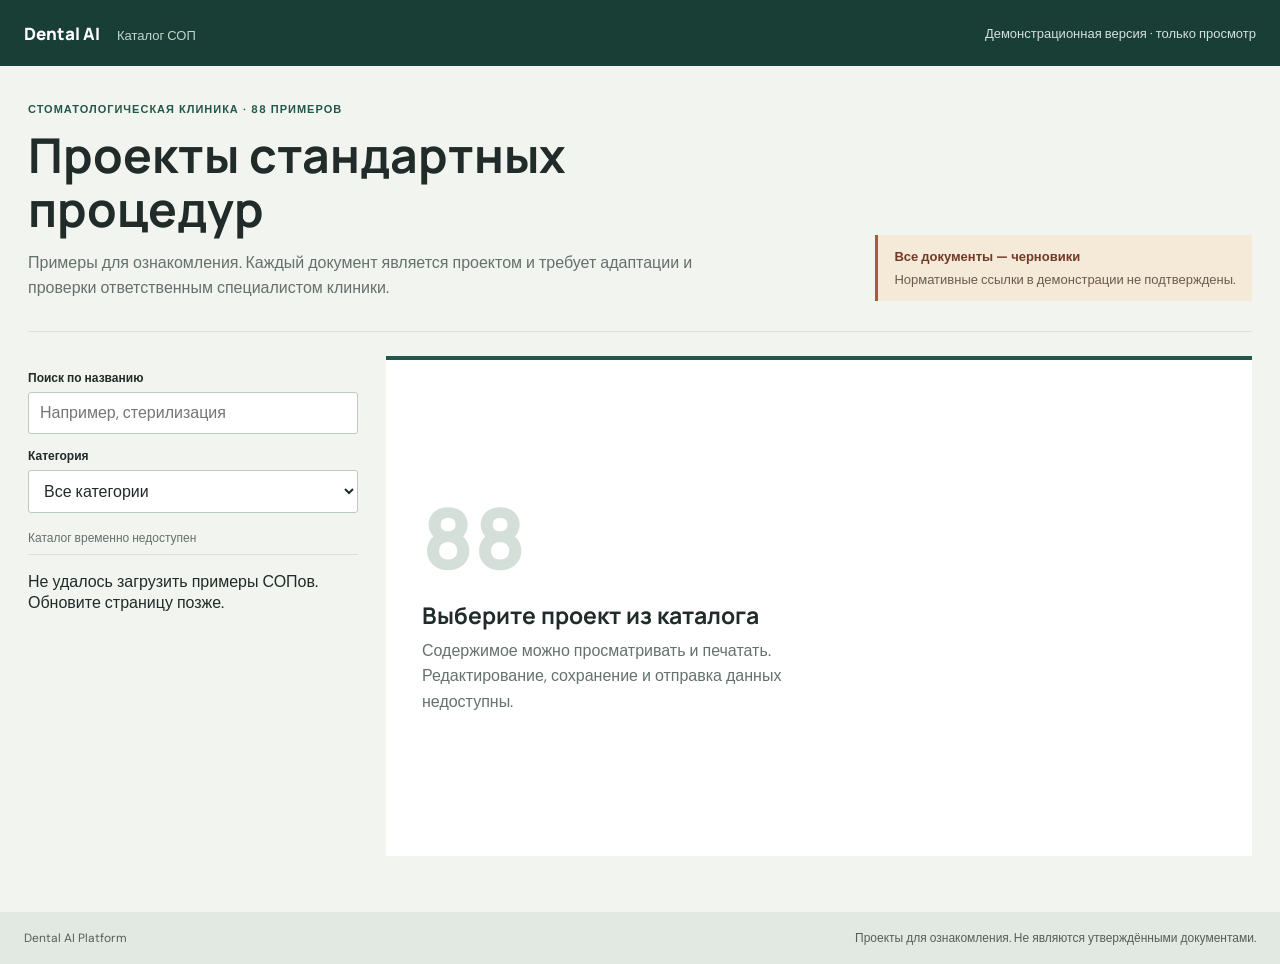
==== frontend/pages-demo/index.html @ a7312ab2 "Add read-only SOP demo for GitHub Pages" ====
<!DOCTYPE html>
<html lang="ru">
<head>
    <meta charset="UTF-8">
    <meta name="viewport" content="width=device-width, initial-scale=1.0">
    <meta name="description" content="Демонстрационный каталог проектов СОП для стоматологической клиники">
    <title>Каталог проектов СОП | Dental AI Platform</title>
    <link rel="stylesheet" href="style.css">
</head>
<body>
    <header class="site-header">
        <a class="brand" href="./">Dental AI <span>Каталог СОП</span></a>
        <span class="header-note">Демонстрационная версия · только просмотр</span>
    </header>
    <main>
        <section class="intro" aria-labelledby="page-title">
            <div>
                <p class="eyebrow">СТОМАТОЛОГИЧЕСКАЯ КЛИНИКА · 88 ПРИМЕРОВ</p>
                <h1 id="page-title">Проекты стандартных процедур</h1>
                <p class="intro-copy">Примеры для ознакомления. Каждый документ является проектом и требует адаптации и проверки ответственным специалистом клиники.</p>
            </div>
            <div class="draft-notice" role="note"><strong>Все документы — черновики</strong><span>Нормативные ссылки в демонстрации не подтверждены.</span></div>
        </section>

        <section class="catalog" aria-label="Каталог СОПов">
            <aside class="catalog-sidebar">
                <label class="search-label" for="sop-search">Поиск по названию</label>
                <input id="sop-search" type="search" placeholder="Например, стерилизация" autocomplete="off">
                <label class="search-label" for="category-filter">Категория</label>
                <select id="category-filter"><option value="">Все категории</option></select>
                <p id="result-count" class="result-count" aria-live="polite"></p>
                <div id="sops-list" class="sops-list" aria-label="Примеры СОПов"></div>
            </aside>
            <article id="sop-detail" class="sop-detail" aria-live="polite">
                <div class="empty-state"><span class="empty-index">88</span><h2>Выберите проект из каталога</h2><p>Содержимое можно просматривать и печатать. Редактирование, сохранение и отправка данных недоступны.</p></div>
            </article>
        </section>
    </main>
    <footer><span>Dental AI Platform</span><span>Проекты для ознакомления. Не являются утверждёнными документами.</span></footer>
    <script src="app.js"></script>
</body>
</html>
---- frontend/pages-demo/style.css ----
@import url('https://fonts.googleapis.com/css2?family=DM+Sans:wght@400;500;600;700&family=Manrope:wght@500;600;700;800&display=swap');

:root {
    color-scheme: light;
    --ink: #202b2a;
    --muted: #64716e;
    --line: #d8dfdc;
    --paper: #ffffff;
    --canvas: #f2f4ef;
    --forest: #24574b;
    --forest-dark: #183e36;
    --copper: #ad583d;
    --warning: #f5ead7;
}

* { box-sizing: border-box; }
body { margin: 0; background: var(--canvas); color: var(--ink); font-family: 'DM Sans', sans-serif; }
button, input, select { font: inherit; }
.site-header { display: flex; min-height: 66px; align-items: center; justify-content: space-between; padding: 0 max(24px, calc((100vw - 1440px) / 2)); background: var(--forest-dark); color: white; }
.brand { color: white; font-family: 'Manrope', sans-serif; font-size: 17px; font-weight: 800; text-decoration: none; }
.brand span { margin-left: 14px; color: #c3d6cc; font-family: 'DM Sans', sans-serif; font-size: 13px; font-weight: 500; }
.header-note { color: #d5e0da; font-size: 13px; }
main { max-width: 1440px; margin: auto; padding: 36px 28px 56px; }
.intro { display: flex; align-items: end; justify-content: space-between; gap: 32px; padding: 0 0 30px; border-bottom: 1px solid var(--line); }
.eyebrow { margin: 0 0 12px; color: var(--forest); font-size: 11px; font-weight: 700; letter-spacing: 1px; }
h1, h2, h3 { font-family: 'Manrope', sans-serif; }
h1 { max-width: 750px; margin: 0; font-size: clamp(30px, 4vw, 48px); line-height: 1.12; }
.intro-copy { max-width: 710px; margin: 14px 0 0; color: var(--muted); line-height: 1.6; }
.draft-notice { display: grid; min-width: 270px; gap: 6px; padding: 13px 16px; border-left: 3px solid var(--copper); background: var(--warning); font-size: 13px; }
.draft-notice strong { color: #713a27; }
.draft-notice span { color: #6c5b4c; }
.catalog { display: grid; grid-template-columns: minmax(260px, 330px) minmax(0, 1fr); gap: 28px; align-items: start; padding-top: 24px; }
.catalog-sidebar { position: sticky; top: 16px; max-height: calc(100vh - 32px); overflow: hidden; }
.search-label { display: block; margin: 14px 0 6px; font-size: 12px; font-weight: 700; }
.catalog-sidebar input, .catalog-sidebar select { width: 100%; min-height: 42px; padding: 9px 11px; border: 1px solid #bdc9c3; border-radius: 3px; background: white; color: var(--ink); }
.result-count { margin: 17px 0 8px; color: var(--muted); font-size: 12px; }
.sops-list { max-height: calc(100vh - 190px); overflow-y: auto; border-top: 1px solid var(--line); }
.sop-link { display: grid; width: 100%; gap: 4px; padding: 12px 10px; border: 0; border-bottom: 1px solid var(--line); background: transparent; color: inherit; text-align: left; cursor: pointer; }
.sop-link:hover, .sop-link[aria-current="true"] { background: #e4ece6; }
.sop-link-title { font-size: 13px; font-weight: 600; line-height: 1.4; }
.sop-link-meta { color: var(--muted); font-size: 11px; }
.sop-detail { min-width: 0; min-height: 500px; padding: 30px 36px; border-top: 4px solid var(--forest); background: var(--paper); }
.detail-head { display: flex; justify-content: space-between; gap: 24px; align-items: start; padding-bottom: 20px; border-bottom: 1px solid var(--line); }
.detail-number { color: var(--forest); font-size: 12px; font-weight: 700; }
.detail-head h2 { margin: 7px 0 10px; font-size: 27px; line-height: 1.25; }
.category-label { margin: 0; color: var(--muted); font-size: 13px; }
.draft-stamp { flex: 0 0 auto; padding: 6px 9px; border: 1px solid #b27a34; color: #80531d; font-size: 11px; font-weight: 700; }
.detail-actions { display: flex; gap: 8px; }
.print-button { padding: 9px 13px; border: 1px solid var(--forest); border-radius: 3px; background: var(--forest); color: white; cursor: pointer; }
.print-button:hover { background: var(--forest-dark); }
.draft-warning { margin: 20px 0; padding: 13px 15px; border-left: 3px solid var(--copper); background: #fbf5ec; color: #684b3c; font-size: 13px; line-height: 1.55; }
.sop-section { padding: 18px 0; border-bottom: 1px solid #e5e9e6; }
.sop-section h3 { margin: 0 0 9px; color: var(--forest-dark); font-size: 16px; }
.sop-section p { margin: 0; line-height: 1.68; white-space: pre-wrap; overflow-wrap: anywhere; }
.empty-state { display: grid; min-height: 430px; align-content: center; justify-items: start; }
.empty-index { color: #d5dfd9; font-family: 'Manrope', sans-serif; font-size: 84px; font-weight: 800; line-height: 1; }
.empty-state h2 { margin: 20px 0 7px; font-size: 23px; }
.empty-state p { max-width: 430px; margin: 0; color: var(--muted); line-height: 1.6; }
footer { display: flex; justify-content: space-between; gap: 18px; padding: 18px max(24px, calc((100vw - 1440px) / 2)); background: #e2e8e2; color: #52615b; font-size: 12px; }

@media (max-width: 800px) {
    .site-header { align-items: flex-start; flex-direction: column; justify-content: center; gap: 4px; padding: 14px 18px; }
    main { padding: 26px 16px 38px; }
    .intro { align-items: stretch; flex-direction: column; gap: 18px; }
    .draft-notice { min-width: 0; }
    .catalog { grid-template-columns: minmax(0, 1fr); gap: 18px; }
    .catalog-sidebar { position: static; max-height: none; }
    .sops-list { display: grid; max-height: 230px; grid-template-columns: repeat(2, minmax(0, 1fr)); }
    .sop-link { border-right: 1px solid var(--line); }
    .sop-detail { min-height: 380px; padding: 22px 18px; }
    .detail-head { flex-direction: column; }
    .detail-head h2 { font-size: 22px; }
    footer { flex-direction: column; padding: 16px 18px; }
}

@media print {
    @page { margin: 16mm; }
    body { background: white; color: black; font-family: Georgia, serif; }
    .site-header, .intro, .catalog-sidebar, .detail-actions, footer { display: none !important; }
    main { max-width: none; padding: 0; }
    .catalog { display: block; padding: 0; }
    .sop-detail { min-height: 0; padding: 0; border: 0; }
    .detail-head h2 { font-size: 20pt; }
    .draft-warning { border: 1px solid #777; background: white; color: black; }
    .sop-section { break-inside: auto; }
    .sop-section h3 { break-after: avoid; }
    .sop-section p { font-size: 11pt; line-height: 1.45; }
}
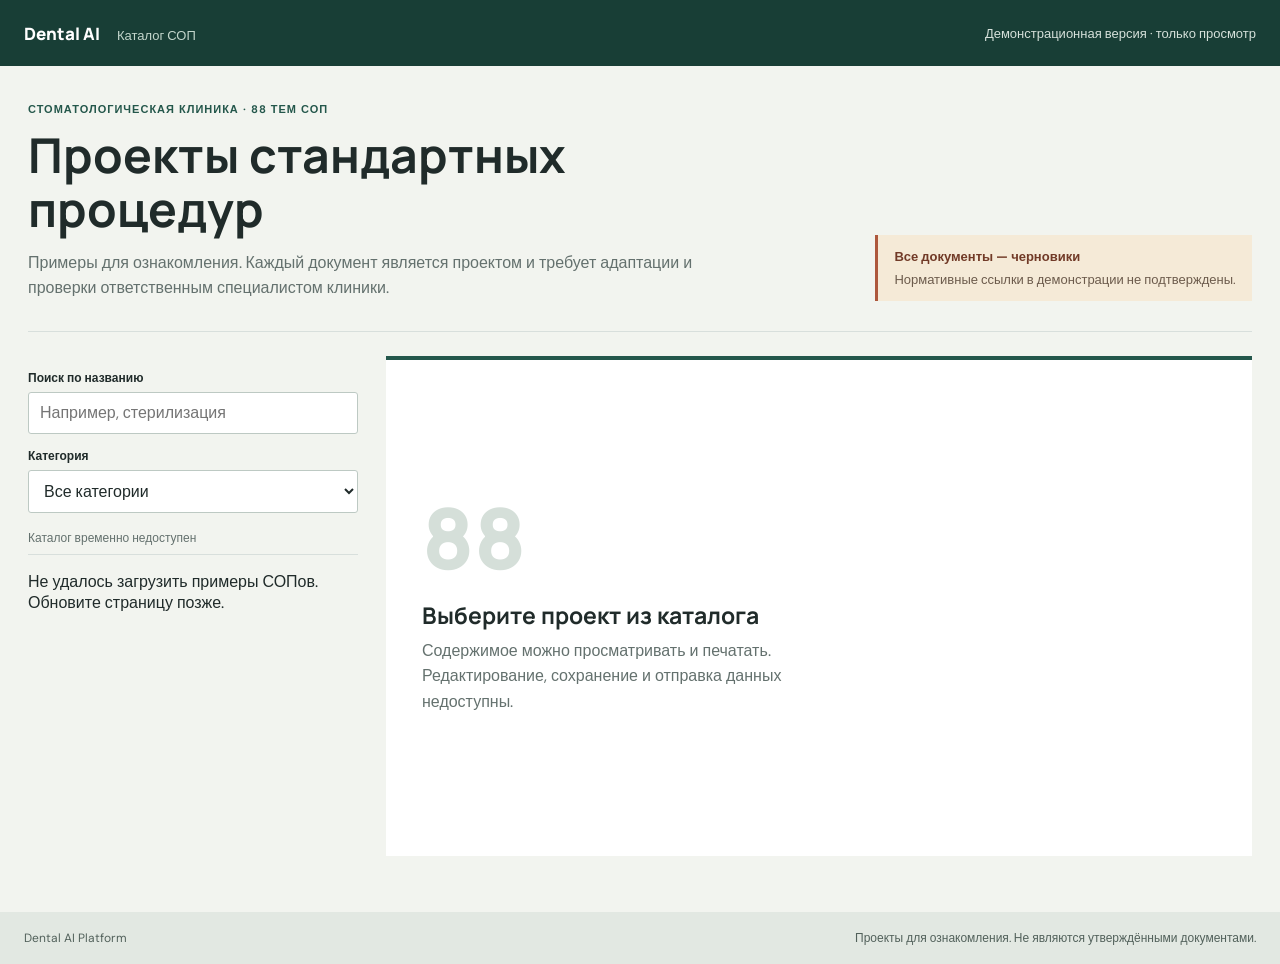
==== commit 3eef031f: "Replace generic SOP procedure placeholders" ====
--- a/frontend/pages-demo/index.html
+++ b/frontend/pages-demo/index.html
@@ -15,7 +15,7 @@
     <main>
         <section class="intro" aria-labelledby="page-title">
             <div>
-                <p class="eyebrow">СТОМАТОЛОГИЧЕСКАЯ КЛИНИКА · 88 ПРИМЕРОВ</p>
+                <p class="eyebrow">СТОМАТОЛОГИЧЕСКАЯ КЛИНИКА · 88 ТЕМ СОП</p>
                 <h1 id="page-title">Проекты стандартных процедур</h1>
                 <p class="intro-copy">Примеры для ознакомления. Каждый документ является проектом и требует адаптации и проверки ответственным специалистом клиники.</p>
             </div>
